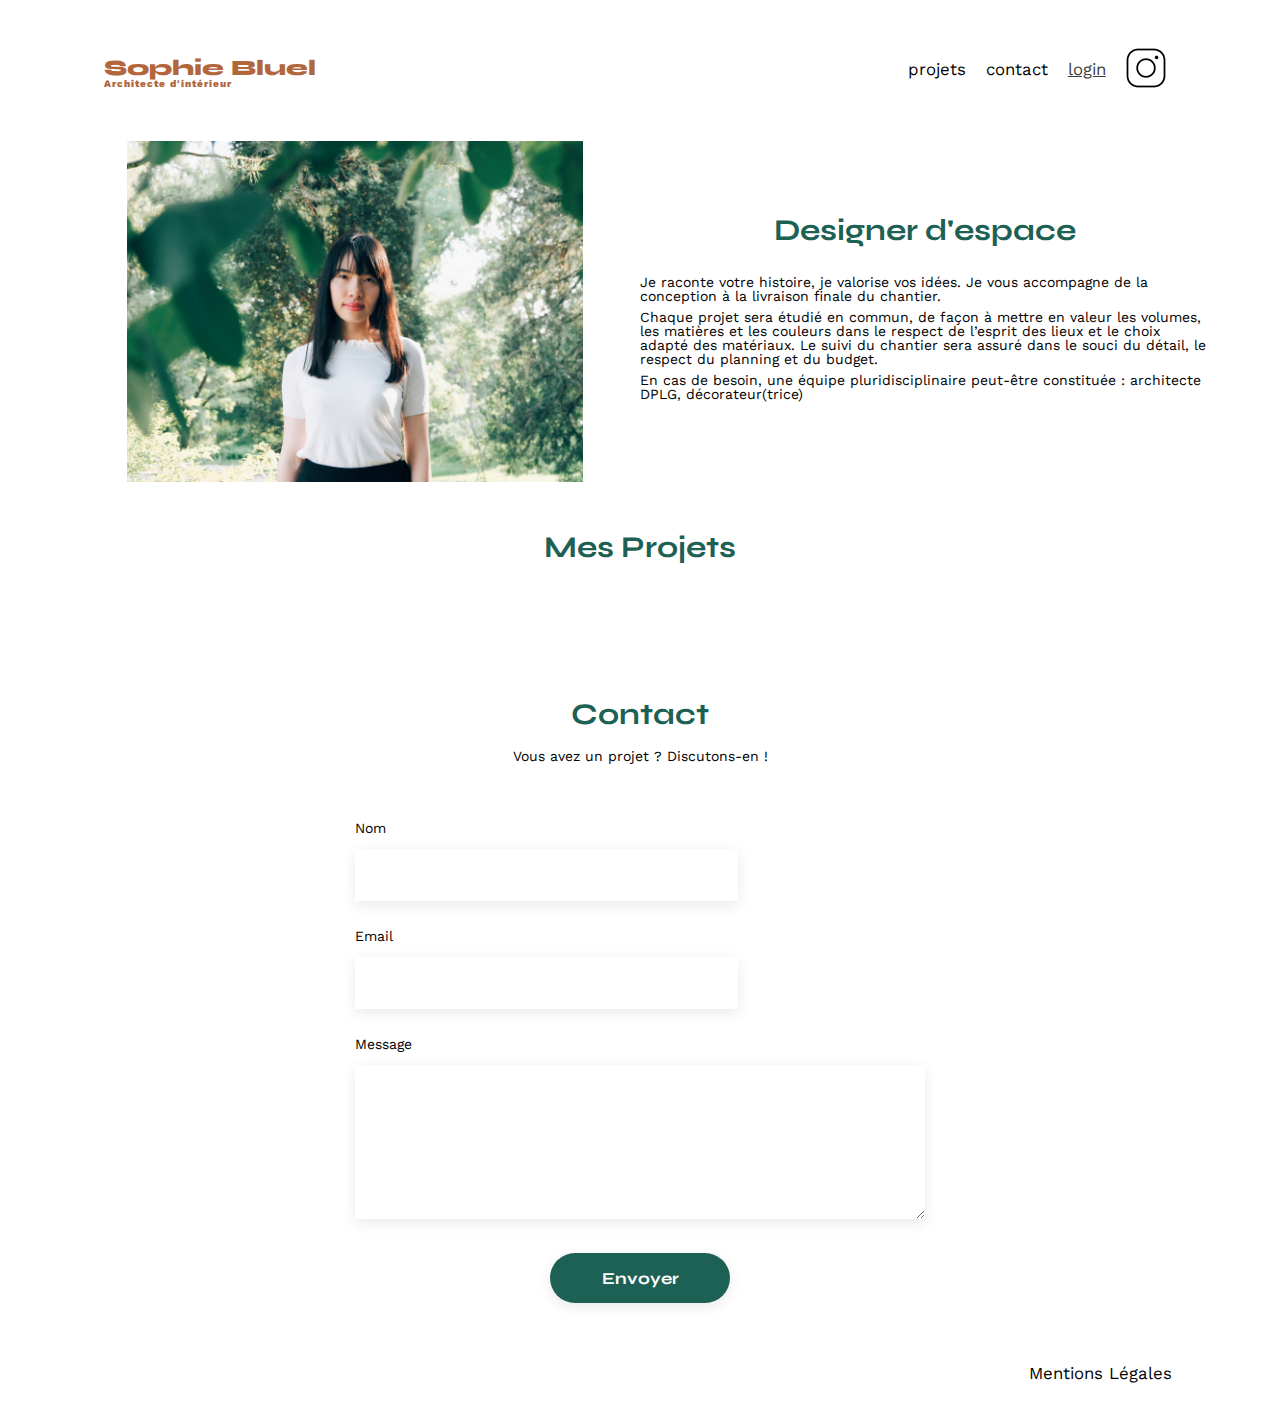
==== FrontEnd/index.html @ da6f099b "fonction ajout de projet en travail" ====
<!DOCTYPE html>
<html lang="fr">

<head>
	<meta charset="UTF-8">
	<title>Sophie Bluel - Architecte d'intérieur</title>
	<meta name="viewport" content="width=device-width, initial-scale=1.0">
	<link rel="preconnect" href="https://fonts.googleapis.com">
	<link rel="preconnect" href="https://fonts.gstatic.com" crossorigin>
	<link href="https://fonts.googleapis.com/css2?family=Syne:wght@700;800&family=Work+Sans&display=swap"
		rel="stylesheet">
	<meta name="description" content="">
	<link rel="stylesheet" href="./assets/style.css">
	<script src="https://kit.fontawesome.com/0f346c29f5.js"></script>
</head>

<body>
	<!-- MODE EDITOR -->
	<div class="editor-mode" style="display: none;">
		<div class="edit-text">
			<i class="fa-solid fa-pen-to-square"></i>
			<p>Mode édition</p>
		</div>
	</div>
	<header>
		<h1>Sophie Bluel <span>Architecte d'intérieur</span></h1>

		<nav>
			<ul>
				<li>projets</li>
				<li>contact</li>
				<li><a href="login.html" id="login">login</a></li>
				<li><img src="./assets/icons/instagram.png" alt="Instagram"></li>
			</ul>
		</nav>

	</header>
	<main>
		<section id="introduction">
			<figure>
				<img src="./assets/images/sophie-bluel.png" alt="">

			</figure>
			<article>
				<h2>Designer d'espace</h2>
				<p>Je raconte votre histoire, je valorise vos idées. Je vous accompagne de la conception à la
					livraison
					finale du chantier.</p>
				<p>Chaque projet sera étudié en commun, de façon à mettre en valeur les volumes, les matières et les
					couleurs dans le respect de l’esprit des lieux et le choix adapté des matériaux. Le suivi du
					chantier sera assuré dans le souci du détail, le respect du planning et du budget.</p>
				<p>En cas de besoin, une équipe pluridisciplinaire peut-être constituée : architecte DPLG,
					décorateur(trice)</p>
			</article>
		</section>
		<section id="portfolio">
			<!--Partie modifier page de connexion-->
			<div class="modify">
				<h2>Mes Projets</h2>
				<a href="#" class="openModal1" style="display: none;"><i class=" fa-regular
					fa-pen-to-square"></i>Modifier</a>
			</div>
			<div class="btnFilter"></div>

			<div class="gallery"></div>
		</section>

		<section id="contact">
			<h2>Contact</h2>
			<p>Vous avez un projet ? Discutons-en !</p>
			<form action="#" method="post">
				<label for="name">Nom</label>
				<input type="text" name="name" id="name">
				<label for="email">Email</label>
				<input type="email" name="email" id="email">
				<label for="message">Message</label>
				<textarea name="message" id="message" cols="30" rows="10"></textarea>
				<input type="submit" value="Envoyer">
			</form>
		</section>
	</main>
	<!-- MODAL DE GESTION -->
	<div class="modal-container" style="display: none;">
		<div class="overlay modal-trigger"></div>

		<!--Modal wrapper = que la modal-->
		<div class="modal-wrapper">
			<div class="modal-trigger">
				<i class="fa-solid fa-xmark"></i>
			</div>

			<h3>Galerie Photo</h3>
			<div class="modal_gallery" id="galleryElement"></div>
			<p class="delete-message"></p>

			<!--boutton Ajouter une photo-->
			<div class="validate-btn">
				<button id="validate__modal">Ajouter une photo</button>
			</div>

		</div>
	</div>
	<!-- <div class="modal-add-img"></div> -->
	<div class="modal-container1" style="display: none;">
		<!-- <div class="overlay modal-trigger1"></div> -->

		<div class="modal-wrapper">

			<div class="modal-return">
				<i class="fa-solid fa-arrow-left"></i>
			</div>
			<!--Bouton fermer-->
			<div class=" modal-trigger1">
				<i class="fa-solid fa-xmark"></i>
			</div>

			<form id="dataForm" enctype="multipart/form-data" action='#' method="post">
				<!--L’attribut spécifie comment les données de formulaire doivent être encodées(que avec method 'post')-->

				<!--Ajout formulaire-->
				<div class="container-add-img"></div>
				<h3 id="title__modal2">Ajout photo</h3>
				<form id="add__form">

					<div id="add__picture">
						<img id="file-ip-1-preview" src="#" alt="">

						<i id="icons__img" class="fa-regular fa-image"></i>
						<label for="image" id="add__picture__btn">+ Ajouter photo</label>
						<input type="file" name="image" id="image" accept="image/jpg, image/png" required><br>
						<p id="size__picture">jpg, png : 4mo max</p>
						<p class="errorImg"></p>
					</div>
					<img id="previewPicture" alt="image prévisualisée"></img>
					<div class="form-img">
						<label for="title" class="label">Titre</label>
						<input type="text" class="labelModal" id="title" name="title">
						<label for="categorie" id="choose-category" class="labelcategorie">Catégorie</label>


						<select name="categorie" class="categorie" id="list-category">
							<!--<input id="categorys" name="categorys" class="formulaire" required><br>-->
							<option value="1">Objets</option>
							<option value="2">Appartements</option>
							<option value="3">Hôtel et Restaurants</option>
						</select>


					</div>
					<div class="validate__btn2">
						<button id="validate__modal2">Valider</button>
						<p class="error"></p>
					</div>
				</form>
		</div>
	</div>

	<footer>
		<nav>
			<ul>
				<li>Mentions Légales</li>
			</ul>
		</nav>
	</footer>
	<script type="module" src="./assets/JS/index.js"></script>
	<script type="module" src="./assets/JS/modal.js"></script>

</body>

</html>
---- FrontEnd/assets/style.css ----
/* http://meyerweb.com/eric/tools/css/reset/
   v2.0 | 20110126
   License: none (public domain)
*/

html,
body,
div,
span,
applet,
object,
iframe,
h1,
h2,
h3,
h4,
h5,
h6,
p,
blockquote,
pre,
a,
abbr,
acronym,
address,
big,
cite,
code,
del,
dfn,
em,
img,
ins,
kbd,
q,
s,
samp,
small,
strike,
strong,
sub,
sup,
tt,
var,
b,
u,
i,
center,
dl,
dt,
dd,
ol,
ul,
li,
fieldset,
form,
label,
legend,
table,
caption,
tbody,
tfoot,
thead,
tr,
th,
td,
article,
aside,
canvas,
details,
embed,
figure,
figcaption,
footer,
header,
hgroup,
menu,
nav,
output,
ruby,
section,
summary,
time,
mark,
audio,
video {
	margin: 0;
	padding: 0;
	border: 0;
	font-size: 100%;
	font: inherit;
	vertical-align: baseline;
}

/* HTML5 display-role reset for older browsers */
article,
aside,
details,
figcaption,
figure,
footer,
header,
hgroup,
menu,
nav,
section {
	display: block;
}

body {
	line-height: 1;
}

ol,
ul {
	list-style: none;
}

blockquote,
q {
	quotes: none;
}

blockquote:before,
blockquote:after,
q:before,
q:after {
	content: '';
	content: none;
}

table {
	border-collapse: collapse;
	border-spacing: 0;
}

/** end reset css**/
body {
	max-width: 1140px;
	margin: auto;
	font-family: 'Work Sans';
	font-size: 14px;
}

header {
	display: flex;
	justify-content: space-between;
	margin: 25px 0;
	align-items: baseline;
	margin-left: 3%;
	margin-right: 3%;
}

section {
	margin: 50px 0
}

h1 {
	display: flex;
	flex-direction: column;
	font-family: 'Syne';
	font-size: 22px;
	font-weight: 800;
	color: #B1663C;
	margin-top: 3%;
}

h1>span {
	font-family: 'Work Sans';
	font-size: 10px;
	letter-spacing: 0.1em;
	;
}

h2 {
	font-family: 'Syne';
	font-weight: 700;
	font-size: 30px;
	color: #1D6154;
	display: flex;
	justify-content: center;
}

nav ul {
	display: flex;
	align-items: center;
	list-style-type: none;

}

nav li {
	padding: 0 10px;
	font-size: 1.2em;
}

li:hover {
	color: #B1663C;
}

#introduction {
	display: flex;
	align-items: center;
}

#introduction figure {
	flex: 1
}

#introduction img {
	display: block;
	margin: auto;
	width: 80%;
}

#introduction article {
	flex: 1
}

#introduction h2 {
	margin-bottom: 1em;
}

#introduction p {
	margin-bottom: 0.5em;
}

link {
	display: none;
}

#portfolio h2 {
	text-align: center;
	margin-bottom: 1em;

}

.filter {
	display: flex;
	justify-content: center;
	gap: 10px;
	align-items: center;
	margin: 50px 0;
}

.btnFilter {
	margin-left: 4%;
	display: flex;
	justify-content: center;
	gap: 1%;
}

.buttonName {
	border: 1px #1D6154 solid;
	border-radius: 60px;
	background: #fff;
	font-family: "Syne", sans-serif;
	font-weight: 700;
	font-size: 16px;
	height: 17px;
	text-align: center;
	padding: 3px 20px;
	cursor: pointer;
}

.selected {
	background-color: #1D6154;
	color: #fff;
}

.gallery {
	width: 90%;
	display: grid;
	grid-template-columns: 1fr 1fr 1fr;
	grid-column-gap: 20px;
	grid-row-gap: 20px;
	margin-top: 5%;
	margin-left: 5%;
}

.gallery img {
	width: 100%;

}

#contact {
	width: 50%;
	margin: auto;
}

#contact>* {
	text-align: center;

}

#contact h2 {
	margin-bottom: 20px;
}

#contact form {
	text-align: left;
	margin-top: 30px;
	display: flex;
	flex-direction: column;
}

#contact input {
	height: 50px;
	font-size: 1.2em;
	border: none;
	box-shadow: 0px 4px 14px rgba(0, 0, 0, 0.09);
}

#contact label {
	margin: 2em 0 1em 0;
}

#contact textarea {
	border: none;
	box-shadow: 0px 4px 14px rgba(0, 0, 0, 0.09);
}

input[type="submit"] {
	font-family: 'Syne';
	font-weight: 700;
	color: white;
	background-color: #1D6154;
	margin: 2em auto;
	width: 180px;
	text-align: center;
	border-radius: 60px;
}

footer nav ul {
	display: flex;
	justify-content: flex-end;
	margin: 2em
}

/***********Page Login**********/
#login {
	width: 75%;
	margin: auto;
}

.login__form {
	width: 37%;
	margin: auto;
	color: #3D3D3D;
	display: flex;
	align-items: baseline;
	flex-direction: column;
}

h2 {
	margin-bottom: 20px;
}

input {
	height: 50px;
	font-size: 1.2em;
	border: none;
	box-shadow: 0px 4px 14px rgba(0, 0, 0, 0.09);
	width: 379px;
}

label {
	margin: 2em 0 1em 0;
	display: flex;
}


a {
	text-align: center;
	color: #3D3D3D;

}

/**************Page Modifier****************/
.edit-text {
	background-color: #000;
	color: #fff;
	display: flex;
	justify-content: center;
	gap: 2%;
	padding: 15px;
}

.modify {
	display: flex;
	justify-content: center;
	align-items: flex-start;
	gap: 15px;
}

.openModal1 {
	display: flex;
	gap: 8px;
	padding: 9px;
}

.ModalLink {
	display: none;
}

.editor {
	display: none;
}

.modifyEdition {
	background-color: black;
	display: flex;
	justify-content: center;
	color: #fff;
	font-size: 25px;
}

#intro__modify {
	margin: 10px 0 0 60px;
}

#modify__projets {
	cursor: pointer;
	margin-left: 30px;
	margin-bottom: 30px;
	display: flex;
	justify-content: center;
}

#modify__projects i {
	margin-right: 5px;
}


/*** MODAL ***/
.modal-container,
.modal-container1 {
	width: 100vw;
	max-width: 1140px;
	height: 100vh;
	/* Position */
	position: fixed;
	top: 0;
	display: flex;
	align-items: center;
	justify-content: center;
}

.modal2 {
	display: none;
}

/*icone croix fermer modal*/
.fa-xmark:before {
	margin-right: 10px;
}

#icons__img {
	display: none;
}

.overlay {
	position: absolute;
	width: 100%;
	height: 100%;
	background: rgba(0, 0, 0, 0.3);
}

.modal-wrapper {
	position: absolute;
	background: #fff;
	width: 95%;
	max-width: 500px;
	min-width: 300px;
	padding: 20px;
	border-radius: 10px;
}

.modal-wrapper h3 {
	font-family: "Work Sans";
	color: black;
	font-weight: 400;
	font-size: 26px;
	text-align: center;
}

.modal_gallery {
	display: grid;
	grid-template-columns: 2fr 2fr 2fr 2fr 2fr;
	grid-column-gap: 10px;
	grid-row-gap: 10px;
	margin-left: 3%;
	padding: 6%;
	border-bottom: solid 1px #b3b3b3;
}

.modal_gallery figure {
	width: 63%;
	position: relative;
}

.modal_gallery img {
	width: 67px;
	height: 95px;
}

.validate-btn {
	display: flex;
	align-items: center;
	justify-content: center;
	margin-top: 20px;
}

/***Modal 2 ***/

.form-img {

	margin-left: 10%;
}

#choose__category label {
	height: 50px;
	font-size: 1.2em;
	border: none;
	box-shadow: 0px 4px 14px rgba(0, 0, 0, 0.09);
	width: 379px;
}

#list-category {

	height: 50px;
	font-size: 1.2em;
	border: none;
	box-shadow: 0px 4px 14px rgba(0, 0, 0, 0.09);
	width: 379px;

}

.validate__btn2 {
	border-top: solid 1px #b3b3b3;
	margin-top: 10%;
}



/** GESTION DES icones **/
.btn__delete {
	width: 17px;
	height: 17px;
	display: flex;
	justify-content: center;
	align-items: center;
	position: absolute;
	right: -15px;
	top: 7px;
	background-color: black;
	border-radius: 2px;
	border: none;
}

.fa-xmark {
	cursor: pointer;
	background: none;
	border: none;
	position: absolute;
	top: 15px;
	right: 10px;
	color: #000;
}

.fa-trash-can {
	display: flex;
	justify-content: center;
	align-items: center;
	color: #ffffff;
}

#add__picture {
	background-color: #E8F1F6;
	margin-top: 5%;
	padding-bottom: 5%;
}

#add__picture .fa-regular {
	display: flex;
	justify-content: center;
	font-size: 50px;
	margin-top: 15px;
}

#add__picture label {
	display: flex;
	justify-content: center;
	border: 1px #CBD6DC solid;
	border-radius: 60px;
	background: #CBD6DC;
	color: #306685;
	font-family: "Syne", sans-serif;
	font-weight: 700;
	font-size: 13px;
	width: 190px;
	height: 30px;
	align-items: center;
	text-align: center;
	padding: 3px 20px;
	margin-left: 130px;
	cursor: pointer;
}

#add__picture input {
	display: none;
}

#size__picture {
	display: flex;
	justify-content: center;
}

#validate__modal2 {
	display: flex;
	background-color: #A7A7A7;
	justify-content: center;
	border: 1px #A7A7A7 solid;
	border-radius: 60px;
	color: #fff;
	font-family: "Syne", sans-serif;
	font-weight: 700;
	font-size: 13px;
	width: 190px;
	height: 30px;
	align-items: center;
	text-align: center;
	padding: 3px 20px;
	margin-left: 160px;
	margin-top: 50px;
	cursor: pointer;
}

.buttonValidatePhoto {
	background-color: #1D6154;
	cursor: pointer;
}

.buttonValidatePhoto {
	background-color: #a7a7a7;
}

.validateBtn {
	background-color: #a7a7a7;
}

/** GESTION DES MESSAGES **/
.modal .validate__modal {
	display: flex;
	justify-content: center;
	align-items: center;
}

.validate__modal {
	width: 237px;
	height: 36px;
}

#validate__modal {
	border: 1px #1d6154 solid;
	border-radius: 60px;
	background: #1d6154;
	color: white;
	font-family: "Syne", sans-serif;
	font-weight: 700;
	font-size: 13px;
	width: 237px;
	height: 35px;
	text-align: center;
	padding: 3px 20px;
	cursor: pointer;
}
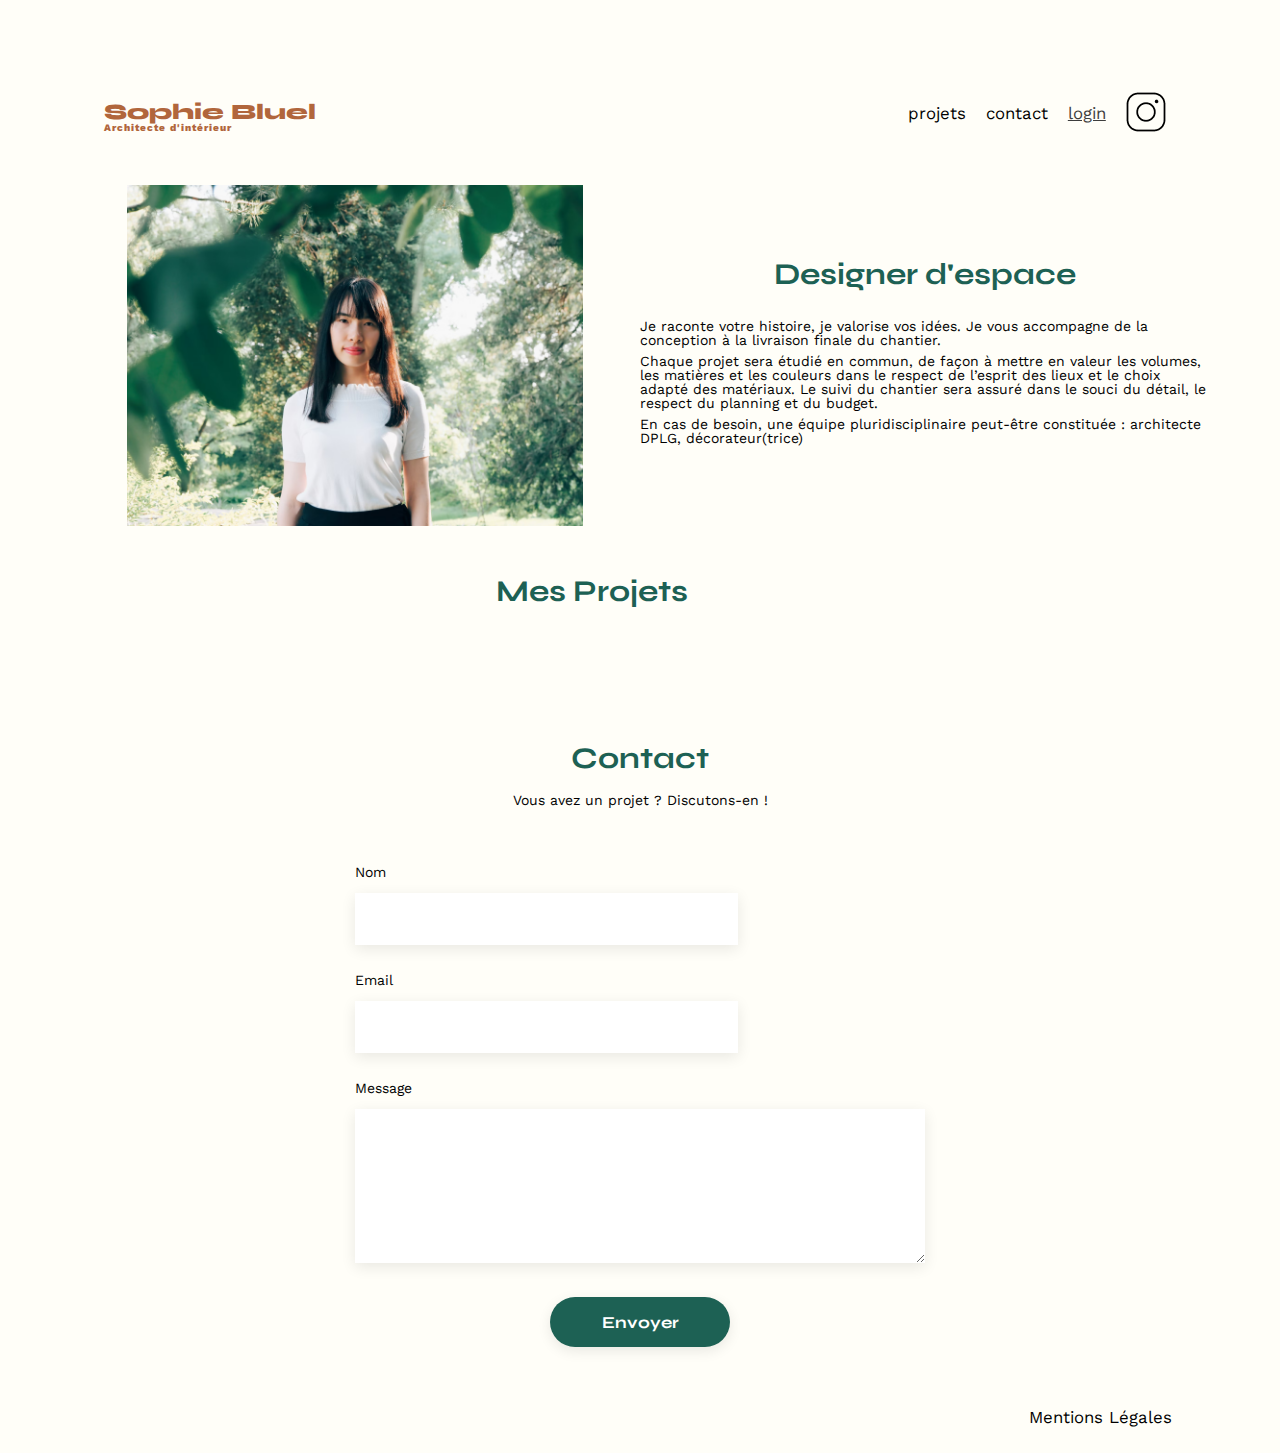
==== commit 6e09c0d0: "finalisation des commentaires, du style" ====
--- a/FrontEnd/index.html
+++ b/FrontEnd/index.html
@@ -16,7 +16,7 @@
 
 <body>
 	<!-- MODE EDITOR -->
-	<div class="editor-mode" style="display: none;">
+	<div class="editor-mode">
 		<div class="edit-text">
 			<i class="fa-solid fa-pen-to-square"></i>
 			<p>Mode édition</p>
@@ -57,7 +57,7 @@
 			<!--Partie modifier page de connexion-->
 			<div class="modify">
 				<h2>Mes Projets</h2>
-				<a href="#" class="openModal1" style="display: none;"><i class=" fa-regular
+				<a href="#" class="openModal1"><i class=" fa-regular
 					fa-pen-to-square"></i>Modifier</a>
 			</div>
 			<div class="btnFilter"></div>
@@ -80,7 +80,7 @@
 		</section>
 	</main>
 	<!-- MODAL DE GESTION -->
-	<div class="modal-container" style="display: none;">
+	<div class="modal-container">
 		<div class="overlay modal-trigger"></div>
 
 		<!--Modal wrapper = que la modal-->
@@ -100,9 +100,9 @@
 
 		</div>
 	</div>
-	<!-- <div class="modal-add-img"></div> -->
-	<div class="modal-container1" style="display: none;">
-		<!-- <div class="overlay modal-trigger1"></div> -->
+
+	<div class="modal-container1">
+		<div class="overlay modal-trigger1"></div>
 
 		<div class="modal-wrapper">
 
@@ -114,45 +114,40 @@
 				<i class="fa-solid fa-xmark"></i>
 			</div>
 
-			<form id="dataForm" enctype="multipart/form-data" action='#' method="post">
-				<!--L’attribut spécifie comment les données de formulaire doivent être encodées(que avec method 'post')-->
+			<!--Ajout formulaire-->
+			<div class="container-add-img"></div>
+			<h3 id="title__modal2">Ajout photo</h3>
+			<form id="add__form">
 
-				<!--Ajout formulaire-->
-				<div class="container-add-img"></div>
-				<h3 id="title__modal2">Ajout photo</h3>
-				<form id="add__form">
+				<div id="add__picture">
+					<img id="file-ip-1-preview" src="#" alt="">
 
-					<div id="add__picture">
-						<img id="file-ip-1-preview" src="#" alt="">
-
-						<i id="icons__img" class="fa-regular fa-image"></i>
-						<label for="image" id="add__picture__btn">+ Ajouter photo</label>
-						<input type="file" name="image" id="image" accept="image/jpg, image/png" required><br>
-						<p id="size__picture">jpg, png : 4mo max</p>
-						<p class="errorImg"></p>
-					</div>
-					<img id="previewPicture" alt="image prévisualisée"></img>
-					<div class="form-img">
-						<label for="title" class="label">Titre</label>
-						<input type="text" class="labelModal" id="title" name="title">
-						<label for="categorie" id="choose-category" class="labelcategorie">Catégorie</label>
+					<i id="icons__img" class="fa-regular fa-image"></i>
+					<label for="image" id="addPictureBtn">+ Ajouter photo</label>
 
 
-						<select name="categorie" class="categorie" id="list-category">
-							<!--<input id="categorys" name="categorys" class="formulaire" required><br>-->
-							<option value="1">Objets</option>
-							<option value="2">Appartements</option>
-							<option value="3">Hôtel et Restaurants</option>
-						</select>
+					<input type="file" accept="image/png , image/jpg" id="image" required><br>
+					<p id="size__picture">jpg, png : 4mo max</p>
+				</div>
 
+				<div class="title-picture">
+					<label for="title" class="label-form">Titre</label>
+					<input id="title" name="title" class="fields-form" required><br>
+				</div>
+				<div class="categories-picture"></div>
+				<label for="category" id="choose-category" class="list-categorie">Catégorie</label>
+				<select name="category" id="photoCategory">
+					<option value="1">Objets</option>
+					<option value="2">Appartements</option>
+					<option value="3">Hôtel et Restaurants</option>
+				</select>
 
-					</div>
-					<div class="validate__btn2">
-						<button id="validate__modal2">Valider</button>
-						<p class="error"></p>
-					</div>
-				</form>
+				<div class="validate__btn2">
+					<button type="submit" id="validateBtn2" class="fields-form">Valider</button>
+				</div>
 		</div>
+		</form>
+	</div>
 	</div>
 
 	<footer>
--- a/FrontEnd/assets/style.css
+++ b/FrontEnd/assets/style.css
@@ -142,6 +142,10 @@
 	font-size: 14px;
 }
 
+body {
+	background-color: #FFFEF8;
+}
+
 header {
 	display: flex;
 	justify-content: space-between;
@@ -231,7 +235,6 @@
 #portfolio h2 {
 	text-align: center;
 	margin-bottom: 1em;
-
 }
 
 .filter {
@@ -376,6 +379,10 @@
 }
 
 /**************Page Modifier****************/
+.editor-mode {
+	visibility: hidden;
+}
+
 .edit-text {
 	background-color: #000;
 	color: #fff;
@@ -390,34 +397,18 @@
 	justify-content: center;
 	align-items: flex-start;
 	gap: 15px;
+	visibility: visible;
 }
 
 .openModal1 {
 	display: flex;
 	gap: 8px;
 	padding: 9px;
-}
-
-.ModalLink {
-	display: none;
-}
-
-.editor {
-	display: none;
-}
-
-.modifyEdition {
-	background-color: black;
-	display: flex;
-	justify-content: center;
-	color: #fff;
-	font-size: 25px;
-}
-
-#intro__modify {
-	margin: 10px 0 0 60px;
-}
-
+	visibility: hidden;
+}
+
+
+/*************Div Modifier**********/
 #modify__projets {
 	cursor: pointer;
 	margin-left: 30px;
@@ -441,23 +432,12 @@
 	position: fixed;
 	top: 0;
 	display: flex;
-	align-items: center;
-	justify-content: center;
-}
-
-.modal2 {
-	display: none;
-}
-
-/*icone croix fermer modal*/
-.fa-xmark:before {
-	margin-right: 10px;
-}
-
-#icons__img {
-	display: none;
-}
-
+	overflow: scroll;
+	justify-content: center;
+	visibility: hidden;
+}
+
+/* Assombrissement arrière plan de la modale*/
 .overlay {
 	position: absolute;
 	width: 100%;
@@ -465,6 +445,7 @@
 	background: rgba(0, 0, 0, 0.3);
 }
 
+/* Modal 1*/
 .modal-wrapper {
 	position: absolute;
 	background: #fff;
@@ -475,6 +456,11 @@
 	border-radius: 10px;
 }
 
+/*icone croix fermer modal*/
+.fa-xmark:before {
+	margin-right: 10px;
+}
+
 .modal-wrapper h3 {
 	font-family: "Work Sans";
 	color: black;
@@ -503,6 +489,7 @@
 	height: 95px;
 }
 
+/*Bouton "ajouter une photo de la modal 1*/
 .validate-btn {
 	display: flex;
 	align-items: center;
@@ -512,12 +499,15 @@
 
 /***Modal 2 ***/
 
-.form-img {
-
+#add__form {
 	margin-left: 10%;
-}
-
-#choose__category label {
+	margin-right: 10%;
+}
+
+
+/************Gestion catégories page modal 2*************/
+/*Partie ajout modal2*/
+#photoCategory {
 	height: 50px;
 	font-size: 1.2em;
 	border: none;
@@ -525,24 +515,14 @@
 	width: 379px;
 }
 
-#list-category {
-
-	height: 50px;
-	font-size: 1.2em;
-	border: none;
-	box-shadow: 0px 4px 14px rgba(0, 0, 0, 0.09);
-	width: 379px;
-
-}
-
-.validate__btn2 {
-	border-top: solid 1px #b3b3b3;
-	margin-top: 10%;
-}
-
-
-
-/** GESTION DES icones **/
+
+/*** Gestion image de rajout***/
+#file-ip-1-preview {
+	width: 100%;
+	height: 100%;
+}
+
+/** GESTION DES icones modal supprimé **/
 .btn__delete {
 	width: 17px;
 	height: 17px;
@@ -574,10 +554,12 @@
 	color: #ffffff;
 }
 
+/**************Ajout projet rectangle gris entier "add__picture"***********/
 #add__picture {
 	background-color: #E8F1F6;
 	margin-top: 5%;
-	padding-bottom: 5%;
+	height: 155px;
+	padding-top: 1%;
 }
 
 #add__picture .fa-regular {
@@ -588,6 +570,36 @@
 }
 
 #add__picture label {
+	border: 1px #CBD6DC solid;
+	border-radius: 60px;
+	background: #CBD6DC;
+	color: #306685;
+	font-family: "Syne", sans-serif;
+	font-weight: 700;
+	font-size: 13px;
+	width: 190px;
+	height: 20px;
+	text-align: center;
+	padding-top: 9px;
+	margin-left: 105px;
+	margin-top: 6px;
+	cursor: pointer;
+}
+
+#add__picture input {
+	display: none;
+}
+
+
+/**********Icone, bouton, size Pour Ajout projet***********/
+.fa-image:before {
+	margin-left: 165px;
+	color: #B9C5CC;
+	padding-top: 20px;
+	font-size: larger;
+}
+
+.addPictureBtn {
 	display: flex;
 	justify-content: center;
 	border: 1px #CBD6DC solid;
@@ -602,59 +614,40 @@
 	align-items: center;
 	text-align: center;
 	padding: 3px 20px;
-	margin-left: 130px;
+	margin-left: 153px;
+	margin-top: 5%;
 	cursor: pointer;
 }
 
-#add__picture input {
-	display: none;
-}
-
 #size__picture {
-	display: flex;
-	justify-content: center;
-}
-
-#validate__modal2 {
-	display: flex;
-	background-color: #A7A7A7;
-	justify-content: center;
-	border: 1px #A7A7A7 solid;
+	margin-left: 140px;
+	margin-top: -5%;
+	font-size: smaller;
+}
+
+/*******Bouton valider Ajout de projet******/
+.validate__btn2 {
+	display: flex;
+	justify-content: center;
+}
+
+#validateBtn2 {
+	border: 1px #a7a7a7 solid;
 	border-radius: 60px;
-	color: #fff;
+	background: #a7a7a7;
+	color: white;
 	font-family: "Syne", sans-serif;
 	font-weight: 700;
 	font-size: 13px;
-	width: 190px;
-	height: 30px;
-	align-items: center;
+	width: 237px;
+	height: 35px;
 	text-align: center;
 	padding: 3px 20px;
-	margin-left: 160px;
-	margin-top: 50px;
+	margin-top: 5%;
 	cursor: pointer;
 }
 
-.buttonValidatePhoto {
-	background-color: #1D6154;
-	cursor: pointer;
-}
-
-.buttonValidatePhoto {
-	background-color: #a7a7a7;
-}
-
-.validateBtn {
-	background-color: #a7a7a7;
-}
-
-/** GESTION DES MESSAGES **/
-.modal .validate__modal {
-	display: flex;
-	justify-content: center;
-	align-items: center;
-}
-
+/**********Bouton Ajouter photo de modal supprimer projet********/
 .validate__modal {
 	width: 237px;
 	height: 36px;
@@ -673,4 +666,9 @@
 	text-align: center;
 	padding: 3px 20px;
 	cursor: pointer;
+}
+
+.validate__btn2 {
+	border-top: solid 1px #b3b3b3;
+	margin-top: 10%;
 }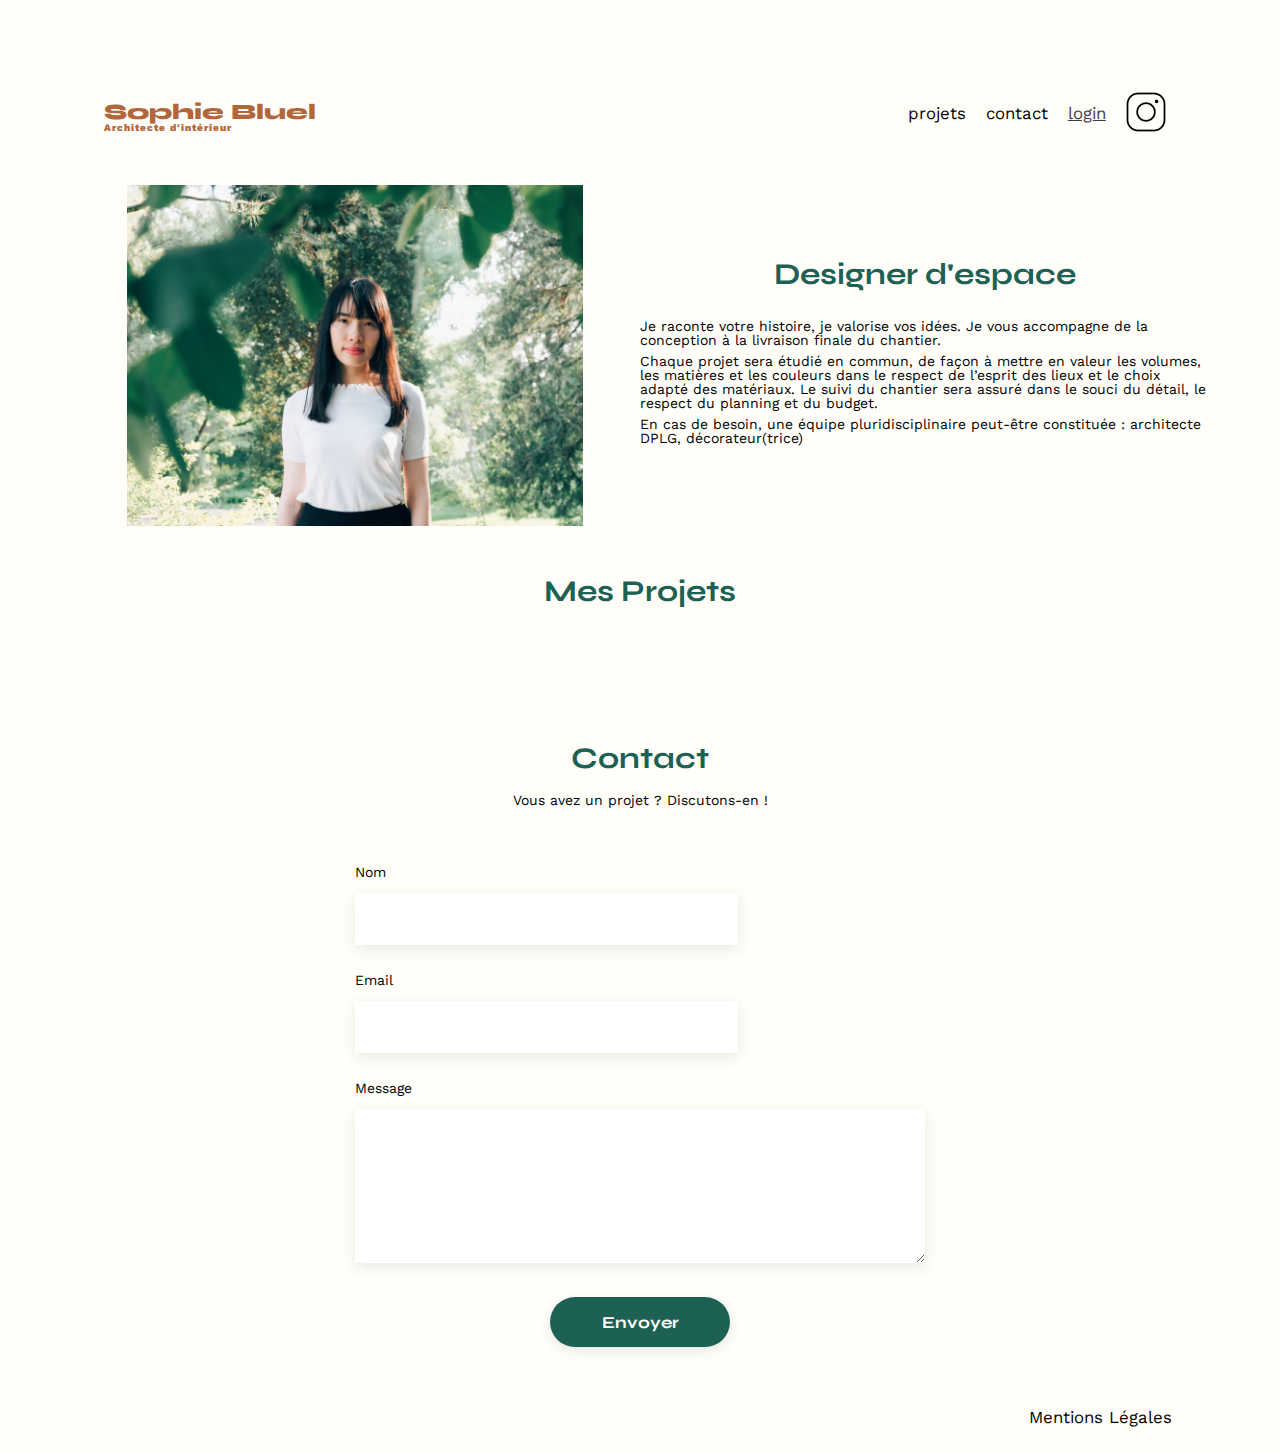
==== commit c2e6a042: "fin du projet" ====
--- a/FrontEnd/index.html
+++ b/FrontEnd/index.html
@@ -57,7 +57,7 @@
 			<!--Partie modifier page de connexion-->
 			<div class="modify">
 				<h2>Mes Projets</h2>
-				<a href="#" class="openModal1"><i class=" fa-regular
+				<a href="#" id="openModal1"><i class=" fa-regular
 					fa-pen-to-square"></i>Modifier</a>
 			</div>
 			<div class="btnFilter"></div>
@@ -102,7 +102,7 @@
 	</div>
 
 	<div class="modal-container1">
-		<div class="overlay modal-trigger1"></div>
+		<div class=" overlay modal-trigger1"></div>
 
 		<div class="modal-wrapper">
 
@@ -126,7 +126,7 @@
 					<label for="image" id="addPictureBtn">+ Ajouter photo</label>
 
 
-					<input type="file" accept="image/png , image/jpg" id="image" required><br>
+					<input type="file" class="fields-form" accept="image/png , image/jpg" id="image" required><br>
 					<p id="size__picture">jpg, png : 4mo max</p>
 				</div>
 
@@ -136,7 +136,7 @@
 				</div>
 				<div class="categories-picture"></div>
 				<label for="category" id="choose-category" class="list-categorie">Catégorie</label>
-				<select name="category" id="photoCategory">
+				<select name="category" id="photoCategory" class="fields-form">
 					<option value="1">Objets</option>
 					<option value="2">Appartements</option>
 					<option value="3">Hôtel et Restaurants</option>
@@ -145,10 +145,10 @@
 				<div class="validate__btn2">
 					<button type="submit" id="validateBtn2" class="fields-form">Valider</button>
 				</div>
+			</form>
 		</div>
-		</form>
 	</div>
-	</div>
+
 
 	<footer>
 		<nav>
--- a/FrontEnd/assets/style.css
+++ b/FrontEnd/assets/style.css
@@ -395,30 +395,16 @@
 .modify {
 	display: flex;
 	justify-content: center;
+	gap: 15px;
+}
+
+.modify a {
+	display: none;
+	justify-content: center;
 	align-items: flex-start;
-	gap: 15px;
-	visibility: visible;
-}
-
-.openModal1 {
-	display: flex;
 	gap: 8px;
+	font-size: small;
 	padding: 9px;
-	visibility: hidden;
-}
-
-
-/*************Div Modifier**********/
-#modify__projets {
-	cursor: pointer;
-	margin-left: 30px;
-	margin-bottom: 30px;
-	display: flex;
-	justify-content: center;
-}
-
-#modify__projects i {
-	margin-right: 5px;
 }
 
 
@@ -431,10 +417,10 @@
 	/* Position */
 	position: fixed;
 	top: 0;
-	display: flex;
+	display: none;
 	overflow: scroll;
 	justify-content: center;
-	visibility: hidden;
+	/*visibility: hidden;*/
 }
 
 /* Assombrissement arrière plan de la modale*/
@@ -520,6 +506,7 @@
 #file-ip-1-preview {
 	width: 100%;
 	height: 100%;
+	object-fit: contain;
 }
 
 /** GESTION DES icones modal supprimé **/
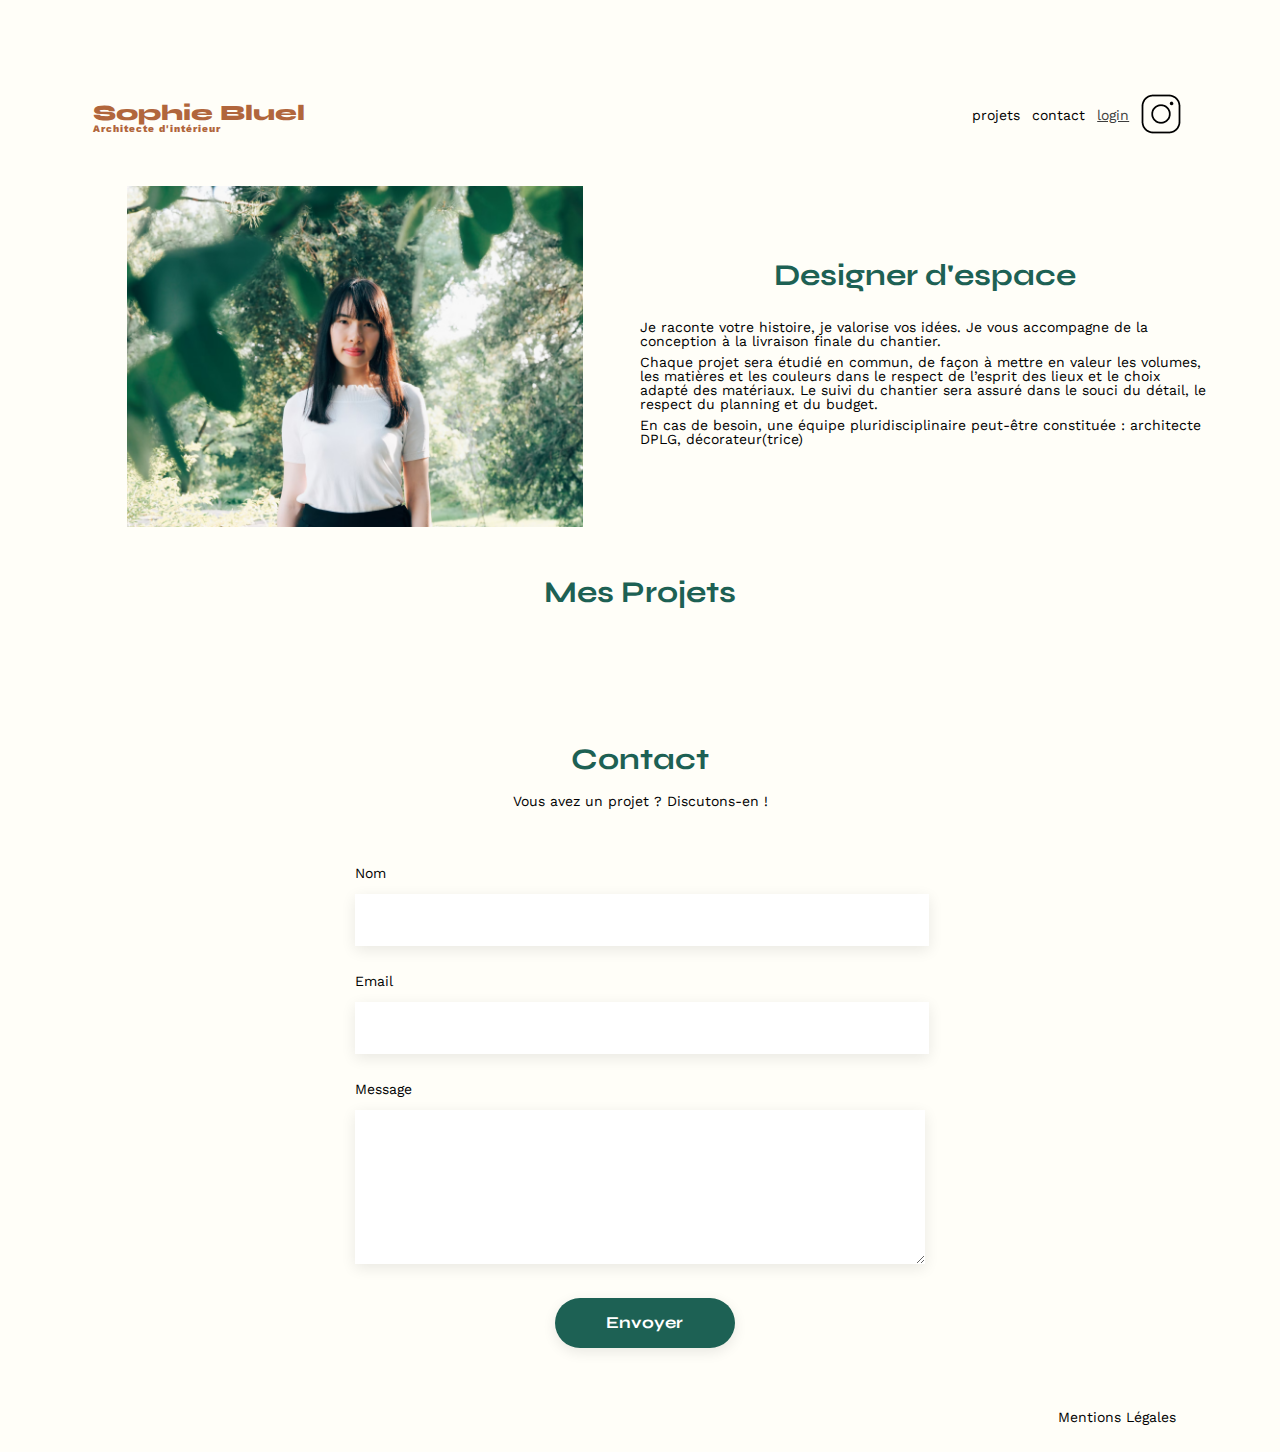
==== commit 5f554539: "corrections css soutenance" ====
--- a/FrontEnd/index.html
+++ b/FrontEnd/index.html
@@ -79,7 +79,7 @@
 			</form>
 		</section>
 	</main>
-	<!-- MODAL DE GESTION -->
+	<!-- MODAL DE GESTION 1-->
 	<div class="modal-container">
 		<div class="overlay modal-trigger"></div>
 
@@ -114,7 +114,7 @@
 				<i class="fa-solid fa-xmark"></i>
 			</div>
 
-			<!--Ajout formulaire-->
+			<!--Ajout formulaire modal2-->
 			<div class="container-add-img"></div>
 			<h3 id="title__modal2">Ajout photo</h3>
 			<form id="add__form">
--- a/FrontEnd/assets/style.css
+++ b/FrontEnd/assets/style.css
@@ -151,8 +151,8 @@
 	justify-content: space-between;
 	margin: 25px 0;
 	align-items: baseline;
-	margin-left: 3%;
-	margin-right: 3%;
+	margin-left: 2%;
+	margin-right: 2%;
 }
 
 section {
@@ -193,9 +193,10 @@
 }
 
 nav li {
-	padding: 0 10px;
-	font-size: 1.2em;
-}
+	padding: 0 6px;
+}
+
+
 
 li:hover {
 	color: #B1663C;
@@ -329,8 +330,10 @@
 	background-color: #1D6154;
 	margin: 2em auto;
 	width: 180px;
+	height: 36px;
 	text-align: center;
 	border-radius: 60px;
+	margin-left: 35%;
 }
 
 footer nav ul {
@@ -346,7 +349,7 @@
 }
 
 .login__form {
-	width: 37%;
+	width: 50%;
 	margin: auto;
 	color: #3D3D3D;
 	display: flex;
@@ -354,8 +357,18 @@
 	flex-direction: column;
 }
 
+.pagelogin {
+	font-family: Work Sans;
+
+	font-style: normal;
+	font-weight: 600;
+	line-height: normal;
+}
+
 h2 {
 	margin-bottom: 20px;
+	display: flex;
+	justify-content: center;
 }
 
 input {
@@ -363,7 +376,9 @@
 	font-size: 1.2em;
 	border: none;
 	box-shadow: 0px 4px 14px rgba(0, 0, 0, 0.09);
-	width: 379px;
+	width: 100%;
+	display: flex;
+	justify-content: center;
 }
 
 label {
@@ -376,6 +391,12 @@
 	text-align: center;
 	color: #3D3D3D;
 
+}
+
+.password_forgotten {
+	display: flex;
+	justify-content: center;
+	font-size: x-small;
 }
 
 /**************Page Modifier****************/
@@ -440,6 +461,7 @@
 	min-width: 300px;
 	padding: 20px;
 	border-radius: 10px;
+	margin-top: 45%;
 }
 
 /*icone croix fermer modal*/
